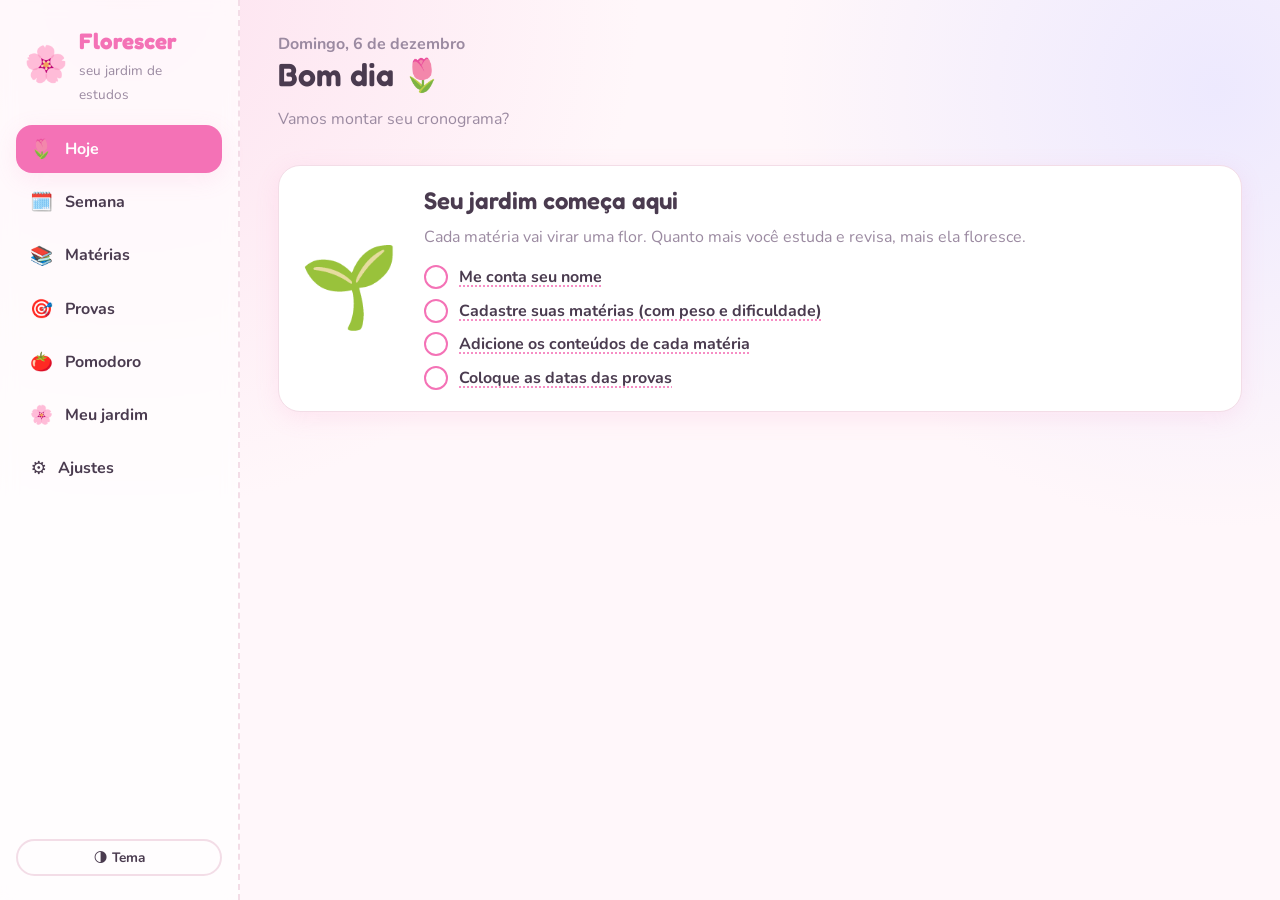
==== florescer/index.html @ 04ba6715 "Florescer: cronograma de estudos com revisão espaçada, intercalação e Pomodoro App separado (HTML/CS" ====
<!doctype html>
<html lang="pt-BR">
<head>
  <meta charset="utf-8">
  <meta name="viewport" content="width=device-width, initial-scale=1">
  <title>Florescer · cronograma de estudos</title>
  <meta name="description" content="Cronograma de estudos com revisão espaçada, intercalação, prioridades, provas e Pomodoro.">
  <link rel="icon" href="data:image/svg+xml,<svg xmlns='http://www.w3.org/2000/svg' viewBox='0 0 100 100'><text y='.9em' font-size='90'>🌸</text></svg>">
  <link rel="preconnect" href="https://fonts.googleapis.com">
  <link rel="preconnect" href="https://fonts.gstatic.com" crossorigin>
  <link href="https://fonts.googleapis.com/css2?family=Fredoka:wght@500;600&family=Nunito:wght@400;600;700;800&display=swap" rel="stylesheet">
  <link rel="stylesheet" href="css/style.css">
</head>
<body>
  <div class="app">
    <aside class="sidebar">
      <div class="brand">
        <span class="brand-flower">🌸</span>
        <div>
          <strong>Florescer</strong>
          <small>seu jardim de estudos</small>
        </div>
      </div>
      <nav id="nav" class="nav" aria-label="Seções"></nav>
      <div class="sidebar-foot">
        <button id="mini-timer" class="mini-timer" data-action="go" data-view="pomodoro" hidden></button>
        <button class="btn ghost small" data-action="theme" title="Trocar tema">🌗 Tema</button>
      </div>
    </aside>
    <main id="view" class="main"></main>
  </div>
  <div id="toasts" class="toasts" aria-live="polite"></div>

  <script src="js/utils.js"></script>
  <script src="js/store.js"></script>
  <script src="js/srs.js"></script>
  <script src="js/planner.js"></script>
  <script src="js/pomodoro.js"></script>
  <script src="js/app.js"></script>
  <script src="js/views/hoje.js"></script>
  <script src="js/views/semana.js"></script>
  <script src="js/views/materias.js"></script>
  <script src="js/views/provas.js"></script>
  <script src="js/views/pomodoro.js"></script>
  <script src="js/views/jardim.js"></script>
  <script src="js/views/ajustes.js"></script>
</body>
</html>
---- florescer/css/style.css ----
/* Florescer · visual */

:root {
  --bg: #fff7fa;
  --bg-2: #fdeef4;
  --card: #ffffff;
  --ink: #4a3b4f;
  --muted: #9b8aa1;
  --line: #f3dde7;
  --pink: #f472b6;
  --pink-soft: #fde2ef;
  --lilac: #c4b5fd;
  --lilac-soft: #ede9fe;
  --mint: #a7f3d0;
  --butter: #fef3c7;
  --danger: #f87171;
  --shadow: 0 6px 24px rgba(244, 114, 182, 0.12);
  --radius: 22px;
  --font: 'Nunito', system-ui, -apple-system, 'Segoe UI', sans-serif;
  --font-head: 'Fredoka', 'Nunito', system-ui, sans-serif;
  color-scheme: light;
}

:root[data-theme='dark'] {
  --bg: #1f1a2e;
  --bg-2: #282139;
  --card: #2d2540;
  --ink: #f1e8f6;
  --muted: #a99bbd;
  --line: #3d3354;
  --pink: #f9a8d4;
  --pink-soft: #45304f;
  --lilac: #a78bfa;
  --lilac-soft: #362c52;
  --butter: #3f3628;
  --shadow: 0 6px 24px rgba(0, 0, 0, 0.3);
  color-scheme: dark;
}

* { box-sizing: border-box; }

html, body { margin: 0; }

body {
  font-family: var(--font);
  color: var(--ink);
  background:
    radial-gradient(circle at 10% 0%, var(--pink-soft) 0, transparent 35%),
    radial-gradient(circle at 95% 10%, var(--lilac-soft) 0, transparent 30%),
    var(--bg);
  background-attachment: fixed;
  min-height: 100vh;
  line-height: 1.5;
}

h1, h2, h3, h4 { font-family: var(--font-head); font-weight: 600; margin: 0 0 0.4em; line-height: 1.2; }
h1 { font-size: 2rem; }
h3 { font-size: 1.15rem; }
h4 { font-size: 1.05rem; }
p { margin: 0 0 0.6em; }
small, .small { font-size: 0.85rem; }
.tiny-txt { font-size: 0.75rem; }
.muted { color: var(--muted); }
.center { text-align: center; justify-content: center; }
.spacer { flex: 1; }

/* ---------- layout ---------- */

.app { display: grid; grid-template-columns: 240px 1fr; min-height: 100vh; }

.sidebar {
  position: sticky; top: 0; height: 100vh;
  display: flex; flex-direction: column; gap: 1.2rem;
  padding: 1.5rem 1rem;
  background: color-mix(in srgb, var(--card) 70%, transparent);
  backdrop-filter: blur(8px);
  border-right: 2px dashed var(--line);
}

.brand { display: flex; align-items: center; gap: 0.7rem; padding: 0 0.5rem; }
.brand strong { font-family: var(--font-head); font-size: 1.4rem; display: block; color: var(--pink); }
.brand small { color: var(--muted); }
.brand-flower { font-size: 2.2rem; animation: sway 4s ease-in-out infinite; display: inline-block; }

@keyframes sway { 0%, 100% { transform: rotate(-6deg); } 50% { transform: rotate(6deg); } }

.nav { display: flex; flex-direction: column; gap: 0.3rem; }
.nav-item {
  display: flex; align-items: center; gap: 0.7rem;
  border: 0; background: transparent; color: var(--ink);
  font: inherit; font-weight: 700; text-align: left;
  padding: 0.65rem 0.9rem; border-radius: 16px; cursor: pointer;
  transition: background 0.15s, transform 0.15s;
}
.nav-item:hover { background: var(--pink-soft); transform: translateX(3px); }
.nav-item.active { background: var(--pink); color: #fff; box-shadow: var(--shadow); }
.nav-icon { font-size: 1.15rem; }

.sidebar-foot { margin-top: auto; display: flex; flex-direction: column; gap: 0.5rem; }
.mini-timer {
  border: 0; border-radius: 16px; padding: 0.7rem; cursor: pointer;
  background: var(--lilac-soft); color: var(--ink);
  font: 700 1.1rem var(--font); animation: pulse 2s ease-in-out infinite;
}
@keyframes pulse { 50% { transform: scale(1.03); } }

.main { padding: 2rem clamp(1rem, 3vw, 2.5rem) 4rem; max-width: 1200px; width: 100%; }

.page-head { margin-bottom: 1.5rem; }
.page-head p { max-width: 640px; }

.split { display: grid; grid-template-columns: minmax(280px, 380px) 1fr; gap: 1.5rem; align-items: start; }
.split > div:first-child { position: sticky; top: 1rem; }
.stack { display: flex; flex-direction: column; gap: 1rem; }

/* ---------- cartões e botões ---------- */

.card {
  background: var(--card); border-radius: var(--radius);
  padding: 1.3rem; box-shadow: var(--shadow);
  border: 1px solid var(--line);
}

.btn {
  display: inline-flex; align-items: center; justify-content: center; gap: 0.4rem;
  border: 0; border-radius: 999px; cursor: pointer;
  font: 700 0.95rem var(--font); padding: 0.65rem 1.2rem;
  transition: transform 0.12s, box-shadow 0.12s, background 0.12s;
  color: var(--ink); background: var(--bg-2);
}
.btn:hover { transform: translateY(-1px); }
.btn:active { transform: translateY(1px) scale(0.98); }
.btn.primary { background: var(--pink); color: #fff; box-shadow: 0 4px 14px color-mix(in srgb, var(--pink) 40%, transparent); }
.btn.soft { background: var(--lilac-soft); }
.btn.ghost { background: transparent; border: 2px solid var(--line); }
.btn.ghost:hover { background: var(--bg-2); }
.btn.danger { background: transparent; color: var(--danger); border: 2px solid var(--danger); }
.btn.small { padding: 0.45rem 0.95rem; font-size: 0.85rem; }
.btn.tiny { padding: 0.25rem 0.6rem; font-size: 0.8rem; border-width: 1px; }
.btn.big { padding: 0.85rem 1.8rem; font-size: 1.05rem; }
.btn.full { width: 100%; }
.link { border: 0; background: none; color: inherit; font: inherit; cursor: pointer; padding: 0; text-align: left; text-decoration: underline dotted var(--pink); text-underline-offset: 4px; }

.row { display: flex; gap: 0.7rem; flex-wrap: wrap; align-items: center; }
.row.two, .row.three, .row.four { display: grid; gap: 0.8rem; align-items: end; }
.row.two { grid-template-columns: 1fr 1fr; }
.row.three { grid-template-columns: repeat(3, 1fr); }
.row.four { grid-template-columns: repeat(4, 1fr); }

/* ---------- formulários ---------- */

.form { display: flex; flex-direction: column; gap: 0.9rem; }
.field { display: flex; flex-direction: column; gap: 0.35rem; font-weight: 700; font-size: 0.9rem; }
.field small { font-weight: 400; }
.field.narrow { max-width: 320px; margin: 0 auto; width: 100%; }

input, select, textarea {
  font: 400 0.95rem var(--font); color: var(--ink);
  background: var(--bg); border: 2px solid var(--line); border-radius: 14px;
  padding: 0.6rem 0.8rem; width: 100%;
  transition: border-color 0.15s, box-shadow 0.15s;
}
input:focus, select:focus, textarea:focus { outline: none; border-color: var(--pink); box-shadow: 0 0 0 4px var(--pink-soft); }
textarea { resize: vertical; }

.picker { display: flex; flex-wrap: wrap; gap: 0.35rem; }
.picker input, .scale input, .days input { position: absolute; opacity: 0; pointer-events: none; }
.picker span {
  display: grid; place-items: center; width: 38px; height: 38px;
  border-radius: 12px; cursor: pointer; font-size: 1.2rem;
  border: 2px solid transparent; background: var(--bg);
}
.picker input:checked + span { border-color: var(--pink); background: var(--pink-soft); transform: scale(1.08); }
.picker.colors span { border-radius: 50%; width: 30px; height: 30px; }
.picker.colors input:checked + span { box-shadow: 0 0 0 3px var(--card), 0 0 0 5px var(--pink); }
.picker input:focus-visible + span, .scale input:focus-visible + span, .days input:focus-visible + span { outline: 2px solid var(--pink); }

.scale { display: flex; gap: 0.35rem; }
.scale-opt { flex: 1; }
.scale-opt span {
  display: flex; flex-direction: column; align-items: center;
  padding: 0.35rem 0; border-radius: 12px; cursor: pointer;
  background: var(--bg); border: 2px solid var(--line); filter: grayscale(0.8); opacity: 0.6;
}
.scale-opt span small { font-weight: 800; font-size: 0.75rem; }
.scale-opt input:checked + span { filter: none; opacity: 1; border-color: var(--pink); background: var(--pink-soft); }

.days { display: flex; gap: 0.35rem; flex-wrap: wrap; }
.days span { display: inline-block; padding: 0.4rem 0.8rem; border-radius: 999px; cursor: pointer; background: var(--bg); border: 2px solid var(--line); }
.days input:checked + span { background: var(--pink); color: #fff; border-color: var(--pink); }

/* ---------- pecinhas ---------- */

.chip {
  display: inline-flex; align-items: center; gap: 0.3rem;
  padding: 0.2rem 0.7rem; border-radius: 999px; font-weight: 700; font-size: 0.85rem;
  background: color-mix(in srgb, var(--c, var(--lilac)) 35%, var(--card));
  border: 1px solid color-mix(in srgb, var(--c, var(--lilac)) 70%, var(--card));
}
.tag { display: inline-block; padding: 0.15rem 0.6rem; border-radius: 999px; font-size: 0.78rem; font-weight: 700; background: var(--bg-2); }
.tag-prova { background: #fecdd3; color: #9f1239; }
.tag-estudo { background: var(--lilac-soft); }
.tag-pratica { background: var(--butter); }
:root[data-theme='dark'] .tag-prova { background: #5b2333; color: #fecdd3; }

.hearts { letter-spacing: -1px; font-size: 0.8rem; }
.hearts .off { opacity: 0.2; filter: grayscale(1); }

.bar { height: 8px; border-radius: 999px; background: var(--bg-2); overflow: hidden; margin: 0.3rem 0; }
.bar span { display: block; height: 100%; border-radius: inherit; background: linear-gradient(90deg, var(--c, var(--pink)), var(--lilac)); transition: width 0.4s; }
.bar.thick { height: 14px; flex: 1; }

.pill { font-size: 0.72rem; font-weight: 800; padding: 0.15rem 0.55rem; border-radius: 999px; white-space: nowrap; }
.pill-pendente { background: var(--bg-2); color: var(--muted); }
.pill-estudado { background: var(--lilac-soft); }
.pill-hoje { background: var(--butter); }
.pill-atrasado { background: #fecdd3; color: #9f1239; }
.pill-dominado { background: #d1fae5; color: #065f46; }

.empty { text-align: center; padding: 2.5rem 1rem; background: var(--card); border-radius: var(--radius); border: 2px dashed var(--line); }
.empty-emoji { font-size: 3rem; animation: sway 4s ease-in-out infinite; display: inline-block; }
.empty p { color: var(--muted); max-width: 420px; margin: 0 auto 1rem; }

.toasts { position: fixed; bottom: 1.2rem; right: 1.2rem; left: auto; max-width: min(380px, calc(100vw - 2rem)); display: flex; flex-direction: column; gap: 0.5rem; z-index: 50; }
.toast {
  background: var(--ink); color: var(--bg); padding: 0.75rem 1.1rem; border-radius: 16px;
  font-weight: 700; box-shadow: var(--shadow); animation: pop 0.25s ease-out; transition: opacity 0.4s, transform 0.4s;
}
.toast.out { opacity: 0; transform: translateY(10px); }
@keyframes pop { from { transform: scale(0.8) translateY(10px); opacity: 0; } }

/* ---------- hoje ---------- */

.hero { display: flex; justify-content: space-between; align-items: flex-start; gap: 1.5rem; flex-wrap: wrap; margin-bottom: 1.5rem; }
.hero-date { margin: 0; font-weight: 700; }

.countdown {
  display: flex; align-items: center; gap: 1rem; cursor: pointer; text-align: left;
  border: 0; font: inherit; color: var(--ink);
  background: color-mix(in srgb, var(--c) 30%, var(--card));
  border-radius: var(--radius); padding: 0.9rem 1.3rem; box-shadow: var(--shadow);
}
.countdown-num { font-family: var(--font-head); font-size: 2.6rem; line-height: 1; color: var(--pink); }
.countdown-txt { display: flex; flex-direction: column; }

.stats-row { display: grid; grid-template-columns: repeat(auto-fit, minmax(160px, 1fr)); gap: 1rem; margin-bottom: 1.2rem; }
.stat { background: var(--card); border-radius: var(--radius); padding: 1rem 1.2rem; box-shadow: var(--shadow); border: 1px solid var(--line); display: flex; flex-direction: column; }
.stat-label { font-size: 0.8rem; font-weight: 700; color: var(--muted); text-transform: uppercase; letter-spacing: 0.04em; }
.stat strong { font-family: var(--font-head); font-size: 1.6rem; font-weight: 600; }

.banner { display: flex; align-items: center; gap: 1rem; flex-wrap: wrap; padding: 0.9rem 1.2rem; border-radius: 18px; margin-bottom: 1rem; }
.banner span { flex: 1; min-width: 220px; }
.banner.info { background: var(--pink-soft); }
.banner.warn { background: var(--butter); }
.banner.soft { background: var(--lilac-soft); }

.welcome { display: flex; gap: 1.5rem; align-items: center; flex-wrap: wrap; }
.welcome-art { font-size: 5rem; animation: sway 4s ease-in-out infinite; }
.steps { list-style: none; padding: 0; margin: 1rem 0 0; display: flex; flex-direction: column; gap: 0.6rem; }
.steps li { display: flex; align-items: center; gap: 0.7rem; font-weight: 700; }
.step-dot { width: 24px; height: 24px; border-radius: 50%; border: 2px solid var(--pink); display: grid; place-items: center; font-size: 0.8rem; color: #fff; flex-shrink: 0; }
.steps li.done .step-dot { background: var(--pink); }
.steps li.done .link { text-decoration: line-through; color: var(--muted); }

.period { margin-bottom: 1.5rem; }
.period-title { margin: 1rem 0 0.8rem; }

.block {
  display: grid; grid-template-columns: 78px 1fr; gap: 1rem;
  background: var(--card); border-radius: var(--radius); padding: 1rem 1.2rem;
  margin-bottom: 0.9rem; box-shadow: var(--shadow);
  border: 1px solid var(--line); border-left: 8px solid var(--c);
  transition: opacity 0.2s, transform 0.2s;
}
.block.active { outline: 3px solid var(--pink); }
.block.done { opacity: 0.6; }
.block.done h4 { text-decoration: line-through; }
.block-time { display: flex; flex-direction: column; align-items: center; padding-top: 0.2rem; }
.block-time strong { font-family: var(--font-head); font-size: 1.2rem; }
.block-time span, .block-time small { color: var(--muted); }
.block-body { display: flex; flex-direction: column; gap: 0.8rem; min-width: 0; }
.study-head { display: flex; flex-wrap: wrap; gap: 0.4rem; align-items: center; margin-bottom: 0.4rem; }
.hint { color: var(--muted); font-size: 0.88rem; }
.block-foot { display: flex; flex-wrap: wrap; gap: 0.5rem; align-items: center; border-top: 1px dashed var(--line); padding-top: 0.7rem; }

.reviews { background: var(--bg); border-radius: 16px; padding: 0.7rem 0.9rem; }
.reviews-head { font-weight: 800; margin-bottom: 0.4rem; }
.reviews ul { list-style: none; padding: 0; margin: 0; display: flex; flex-direction: column; gap: 0.4rem; }
.review-row { display: flex; align-items: center; gap: 0.6rem; flex-wrap: wrap; }
.review-row.is-done .review-title { text-decoration: line-through; color: var(--muted); }
.review-title { flex: 1; min-width: 160px; }
.review-actions { display: flex; gap: 0.3rem; flex-wrap: wrap; }
.dot { width: 10px; height: 10px; border-radius: 50%; background: var(--c); flex-shrink: 0; }
.q { border: 0; border-radius: 999px; padding: 0.3rem 0.7rem; font: 700 0.8rem var(--font); cursor: pointer; color: var(--ink); }
.q-dificil { background: #fecdd3; }
.q-ok { background: var(--lilac-soft); }
.q-facil { background: #d1fae5; }
:root[data-theme='dark'] .q-dificil { background: #5b2333; }
:root[data-theme='dark'] .q-facil { background: #1f4d3d; }
.reviewed { font-size: 0.82rem; color: var(--muted); font-weight: 700; }

/* ---------- matérias ---------- */

.subject { border-top: 8px solid var(--c); display: flex; flex-direction: column; gap: 0.8rem; }
.subject-head { display: flex; align-items: center; gap: 0.8rem; }
.subject-emoji { font-size: 2rem; width: 52px; height: 52px; display: grid; place-items: center; border-radius: 16px; background: color-mix(in srgb, var(--c) 35%, var(--card)); flex-shrink: 0; }
.subject-name { flex: 1; min-width: 0; }
.subject-name h3 { margin: 0; }
.subject-actions { display: flex; gap: 0.3rem; }
.subject-scales { display: flex; flex-wrap: wrap; gap: 0.4rem 1.2rem; font-size: 0.85rem; font-weight: 700; }
.priority { display: flex; flex-direction: column; }

.topics { display: flex; flex-direction: column; gap: 0.8rem; }
.topics-form { display: flex; flex-direction: column; gap: 0.5rem; align-items: flex-start; }
.topic-list { list-style: none; padding: 0; margin: 0; display: flex; flex-direction: column; gap: 0.35rem; }
.topic { display: flex; align-items: center; gap: 0.6rem; padding: 0.45rem 0.6rem; border-radius: 12px; background: var(--bg); }
.topic-title { flex: 1; min-width: 0; overflow-wrap: anywhere; }
.topic-actions { display: flex; gap: 0.3rem; }

/* ---------- provas ---------- */

.exam { display: grid; grid-template-columns: 80px 1fr auto; gap: 1rem; align-items: start; border-left: 8px solid var(--c); }
.exam.urgent { background: color-mix(in srgb, #fecdd3 30%, var(--card)); }
.exam-count { display: flex; flex-direction: column; align-items: center; justify-content: center; background: color-mix(in srgb, var(--c) 35%, var(--card)); border-radius: 18px; padding: 0.6rem; }
.exam-count strong { font-family: var(--font-head); font-size: 2rem; line-height: 1; }
.exam-top { display: flex; gap: 0.4rem; flex-wrap: wrap; margin-bottom: 0.4rem; }
.exam-actions { display: flex; flex-direction: column; gap: 0.3rem; }
.notes { white-space: pre-wrap; color: var(--muted); font-size: 0.9rem; }
.past-list { list-style: none; padding: 0; margin: 0; display: flex; flex-direction: column; gap: 0.5rem; }
.past { display: flex; align-items: center; gap: 0.6rem; flex-wrap: wrap; }
.grade { display: flex; align-items: center; gap: 0.4rem; font-weight: 700; font-size: 0.85rem; }
.grade input { width: 80px; padding: 0.35rem 0.5rem; }

/* ---------- semana ---------- */

.week { display: grid; grid-template-columns: repeat(7, minmax(140px, 1fr)); gap: 0.7rem; overflow-x: auto; padding-bottom: 0.5rem; margin-bottom: 1.5rem; }
.wk-day { background: var(--card); border-radius: 18px; padding: 0.8rem; box-shadow: var(--shadow); border: 1px solid var(--line); min-width: 140px; }
.wk-day.today { outline: 3px solid var(--pink); }
.wk-day.off { opacity: 0.6; }
.wk-day header { display: flex; justify-content: space-between; align-items: baseline; gap: 0.4rem; flex-wrap: wrap; margin-bottom: 0.4rem; }
.wk-day header strong { text-transform: capitalize; }
.wk-day ul { list-style: none; padding: 0; margin: 0; display: flex; flex-direction: column; gap: 0.35rem; }
.wk-item { display: flex; flex-direction: column; padding: 0.4rem 0.55rem; border-radius: 12px; background: color-mix(in srgb, var(--c) 28%, var(--card)); font-size: 0.82rem; font-weight: 700; }
.wk-item small { font-weight: 400; overflow: hidden; text-overflow: ellipsis; white-space: nowrap; }
.wk-item.done { opacity: 0.5; text-decoration: line-through; }
.wk-exam { background: #fecdd3; color: #9f1239; font-size: 0.78rem; font-weight: 800; padding: 0.25rem 0.5rem; border-radius: 10px; margin-bottom: 0.4rem; }

.dist-row { display: flex; align-items: center; gap: 0.8rem; margin: 0.5rem 0; }
.dist-name { width: 190px; font-weight: 700; font-size: 0.9rem; overflow: hidden; text-overflow: ellipsis; white-space: nowrap; }
.dist-val { width: 60px; text-align: right; font-weight: 700; font-size: 0.9rem; }

/* ---------- pomodoro ---------- */

.pomo { max-width: 560px; margin: 0 auto; display: flex; flex-direction: column; gap: 1.2rem; align-items: center; }
.pomo-phases { display: flex; gap: 0.4rem; flex-wrap: wrap; justify-content: center; }
.pomo-phases span { padding: 0.3rem 0.8rem; border-radius: 999px; background: var(--bg); font-weight: 700; font-size: 0.85rem; color: var(--muted); }
.pomo-phases span.on { background: var(--pink); color: #fff; }
.ring { position: relative; width: min(260px, 70vw); aspect-ratio: 1; }
.ring svg { width: 100%; height: 100%; transform: rotate(-90deg); }
.ring-bg { fill: none; stroke: var(--bg-2); stroke-width: 16; }
.ring-fg { fill: none; stroke: var(--pink); stroke-width: 16; stroke-linecap: round; transition: stroke-dashoffset 0.5s linear; }
.phase-curta .ring-fg, .phase-longa .ring-fg { stroke: #6ee7b7; }
.ring-center { position: absolute; inset: 0; display: flex; flex-direction: column; align-items: center; justify-content: center; }
.ring-time { font-family: var(--font-head); font-size: 3.4rem; font-variant-numeric: tabular-nums; }
.tomatoes { font-size: 1.3rem; letter-spacing: 2px; margin: 0; }
.tomatoes .muted { letter-spacing: normal; }

/* ---------- jardim ---------- */

.garden { display: grid; grid-template-columns: repeat(auto-fill, minmax(190px, 1fr)); gap: 1rem; margin-bottom: 1.5rem; }
.flower { background: var(--card); border-radius: var(--radius); padding: 1.2rem; text-align: center; box-shadow: var(--shadow); border: 1px solid var(--line); border-bottom: 8px solid var(--c); }
.flower h4 { margin: 0.4rem 0 0.1rem; }
.flower p { margin: 0.2rem 0; }
.flower-art { font-size: 3.4rem; display: inline-block; animation: sway 5s ease-in-out infinite; }
.stage-murcha .flower-art, .stage-seca .flower-art { animation: none; filter: saturate(0.6); }
.stage-semente .flower-art { animation-duration: 3s; }

.heat { display: grid; grid-template-columns: repeat(14, 1fr); gap: 5px; max-width: 520px; margin: 0.6rem 0; }
.cell { aspect-ratio: 1; border-radius: 6px; background: var(--bg-2); }
.cell.l1 { background: color-mix(in srgb, var(--pink) 25%, var(--bg-2)); }
.cell.l2 { background: color-mix(in srgb, var(--pink) 50%, var(--bg-2)); }
.cell.l3 { background: color-mix(in srgb, var(--pink) 75%, var(--bg-2)); }
.cell.l4 { background: var(--pink); }

/* ---------- telas menores ---------- */

@media (max-width: 960px) {
  .split { grid-template-columns: 1fr; }
  .split > div:first-child { position: static; }
  .row.four { grid-template-columns: 1fr 1fr; }
}

@media (max-width: 760px) {
  .app { grid-template-columns: minmax(0, 1fr); }
  .sidebar {
    position: sticky; top: 0; z-index: 10; height: auto;
    flex-direction: row; align-items: center; gap: 0.5rem; padding: 0.6rem 0.8rem;
    border-right: 0; border-bottom: 2px dashed var(--line);
  }
  .brand small, .brand strong { display: none; }
  .brand-flower { font-size: 1.6rem; }
  .nav { flex-direction: row; overflow-x: auto; flex: 1; min-width: 0; scrollbar-width: none; }
  .nav-item { padding: 0.5rem 0.7rem; flex-shrink: 0; }
  .nav-label { display: none; }
  .nav-item.active .nav-label { display: inline; }
  .sidebar-foot { margin: 0; flex-direction: row; }
  .sidebar-foot .btn { display: none; }
  .main { padding: 1.2rem 1rem 3rem; }
  h1 { font-size: 1.6rem; }
  .block { grid-template-columns: 1fr; }
  .block-time { flex-direction: row; gap: 0.5rem; justify-content: flex-start; }
  .row.two, .row.three { grid-template-columns: 1fr; }
  .exam { grid-template-columns: 64px 1fr; }
  .exam-actions { grid-column: 1 / -1; flex-direction: row; }
  .dist-name { width: 120px; }
}

@media (prefers-reduced-motion: reduce) {
  *, *::before, *::after { animation: none !important; transition: none !important; }
}
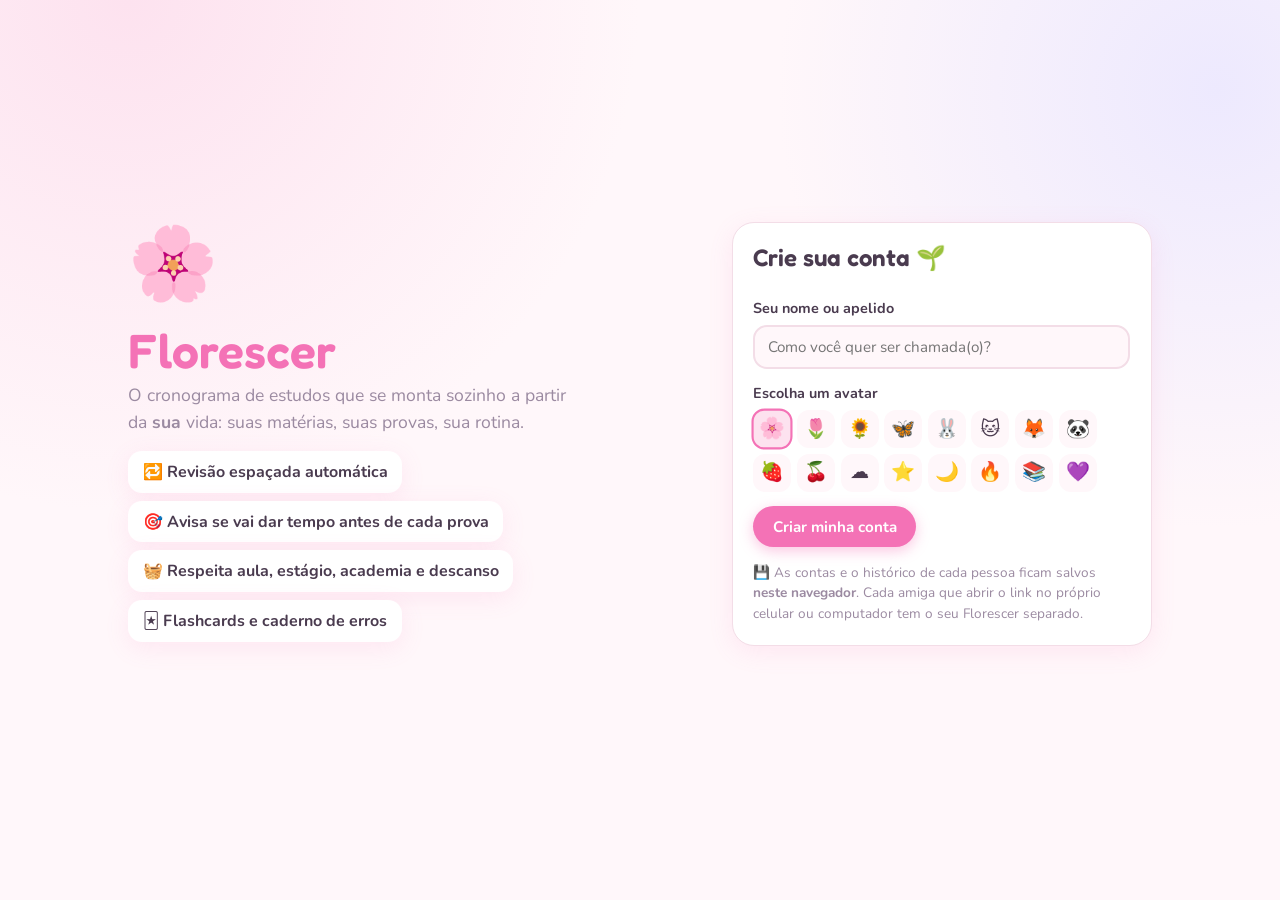
==== commit c6bb23e2: "Florescer v2: contas, questionário, vida pessoal e planejamento mais inteligente - Contas por pessoa" ====
--- a/florescer/index.html
+++ b/florescer/index.html
@@ -23,6 +23,7 @@
       </div>
       <nav id="nav" class="nav" aria-label="Seções"></nav>
       <div class="sidebar-foot">
+        <div id="account" class="account"></div>
         <button id="mini-timer" class="mini-timer" data-action="go" data-view="pomodoro" hidden></button>
         <button class="btn ghost small" data-action="theme" title="Trocar tema">🌗 Tema</button>
       </div>
@@ -31,16 +32,23 @@
   </div>
   <div id="toasts" class="toasts" aria-live="polite"></div>
 
+  <script src="js/config.js"></script>
   <script src="js/utils.js"></script>
   <script src="js/store.js"></script>
   <script src="js/srs.js"></script>
   <script src="js/planner.js"></script>
   <script src="js/pomodoro.js"></script>
+  <script src="js/insights.js"></script>
+  <script src="js/auth.js"></script>
   <script src="js/app.js"></script>
+  <script src="js/views/entrar.js"></script>
+  <script src="js/views/rotina.js"></script>
+  <script src="js/views/boasvindas.js"></script>
   <script src="js/views/hoje.js"></script>
   <script src="js/views/semana.js"></script>
   <script src="js/views/materias.js"></script>
   <script src="js/views/provas.js"></script>
+  <script src="js/views/cartoes.js"></script>
   <script src="js/views/pomodoro.js"></script>
   <script src="js/views/jardim.js"></script>
   <script src="js/views/ajustes.js"></script>
--- a/florescer/css/style.css
+++ b/florescer/css/style.css
@@ -418,3 +418,155 @@
 @media (prefers-reduced-motion: reduce) {
   *, *::before, *::after { animation: none !important; transition: none !important; }
 }
+
+/* =========================================================
+   v2 · contas, questionário, rotina, cartões, histórico
+   ========================================================= */
+
+body.bare .app { grid-template-columns: minmax(0, 1fr); }
+body.bare .sidebar { display: none; }
+body.bare .main { max-width: 1100px; margin: 0 auto; }
+
+.ok-txt { color: #059669; }
+.warn-txt { color: #e11d48; font-weight: 700; }
+:root[data-theme='dark'] .ok-txt { color: #6ee7b7; }
+:root[data-theme='dark'] .warn-txt { color: #fda4af; }
+.error { color: #e11d48; font-weight: 700; margin: 0; }
+.row.nowrap { flex-wrap: nowrap; }
+.split.even { grid-template-columns: 1fr 1fr; }
+.split.even > div:first-child, .split.even > section:first-child, .split.even > form:first-child { position: static; }
+.form.inner { padding: 0.9rem; background: var(--bg); border-radius: 16px; }
+.narrow-select { width: auto; }
+.btn[disabled] { opacity: 0.45; cursor: not-allowed; transform: none; }
+
+/* conta na barra lateral */
+.account { display: flex; flex-direction: column; gap: 0.4rem; padding: 0.7rem; border-radius: 16px; background: var(--bg-2); }
+.account:empty { display: none; }
+.account-who { display: flex; gap: 0.6rem; align-items: center; }
+.account-who strong { display: block; line-height: 1.2; }
+.account-who small { font-size: 0.72rem; line-height: 1.2; display: block; }
+.account-avatar { font-size: 1.7rem; }
+
+/* entrar */
+.auth { display: grid; grid-template-columns: 1fr minmax(300px, 420px); gap: 2.5rem; align-items: center; min-height: calc(100vh - 6rem); }
+.auth-hero h1 { font-size: 3rem; color: var(--pink); margin: 0.2rem 0; }
+.auth-hero p { font-size: 1.1rem; max-width: 460px; }
+.auth-flower { font-size: 4.5rem; animation: sway 4s ease-in-out infinite; display: inline-block; }
+.auth-perks { list-style: none; padding: 0; display: flex; flex-direction: column; gap: 0.5rem; font-weight: 700; }
+.auth-perks li { background: var(--card); border-radius: 14px; padding: 0.55rem 0.9rem; box-shadow: var(--shadow); width: fit-content; }
+.auth-card { display: flex; flex-direction: column; gap: 1rem; }
+.auth-note { margin: 0; }
+.profiles { display: grid; grid-template-columns: repeat(auto-fill, minmax(110px, 1fr)); gap: 0.8rem; }
+.profile { position: relative; }
+.profile-btn { width: 100%; display: flex; flex-direction: column; align-items: center; gap: 0.3rem; padding: 1rem 0.5rem; border-radius: 18px; border: 2px solid var(--line); background: var(--bg); cursor: pointer; font: inherit; color: var(--ink); transition: transform 0.15s, border-color 0.15s; }
+.profile-btn:hover { transform: translateY(-3px); border-color: var(--pink); }
+.profile-btn.add { border-style: dashed; }
+.profile-avatar { font-size: 2.4rem; }
+.profile-del { position: absolute; top: 4px; right: 4px; border: 0; background: transparent; color: var(--muted); cursor: pointer; border-radius: 50%; width: 24px; height: 24px; opacity: 0; }
+.profile:hover .profile-del, .profile-del:focus { opacity: 1; }
+.btn.google { background: #fff; color: #3c4043; border: 2px solid var(--line); }
+.divider { display: flex; align-items: center; gap: 0.7rem; color: var(--muted); font-size: 0.85rem; }
+.divider::before, .divider::after { content: ''; flex: 1; border-top: 1px solid var(--line); }
+
+/* abas */
+.tabs { display: flex; gap: 0.3rem; background: var(--bg); padding: 0.3rem; border-radius: 999px; width: fit-content; max-width: 100%; overflow-x: auto; }
+.tab { border: 0; background: transparent; font: 700 0.9rem var(--font); color: var(--muted); padding: 0.45rem 1rem; border-radius: 999px; cursor: pointer; white-space: nowrap; }
+.tab.on { background: var(--card); color: var(--ink); box-shadow: var(--shadow); }
+.page-tabs { margin-bottom: 1.2rem; background: var(--card); }
+.page-tabs .tab.on { background: var(--pink); color: #fff; }
+
+/* questionário */
+.wizard { display: flex; flex-direction: column; gap: 1.2rem; padding-top: 1rem; }
+.wiz-brand { font-family: var(--font-head); color: var(--pink); font-size: 1.3rem; }
+.wiz-head h1 { margin-top: 0.3rem; }
+.wiz-progress { height: 10px; border-radius: 999px; background: var(--bg-2); overflow: hidden; margin: 0.8rem 0 0.4rem; }
+.wiz-progress span { display: block; height: 100%; background: linear-gradient(90deg, var(--pink), var(--lilac)); transition: width 0.4s; }
+.wiz-nav { display: flex; justify-content: space-between; align-items: center; gap: 1rem; }
+.cards-pick { display: grid; grid-template-columns: repeat(auto-fit, minmax(150px, 1fr)); gap: 0.6rem; }
+.cards-pick input { position: absolute; opacity: 0; pointer-events: none; }
+.cards-pick span { display: flex; flex-direction: column; align-items: center; text-align: center; gap: 0.2rem; padding: 0.9rem 0.6rem; border-radius: 18px; border: 2px solid var(--line); background: var(--bg); cursor: pointer; font-size: 1.6rem; height: 100%; }
+.cards-pick strong { font-size: 0.95rem; }
+.cards-pick small { font-size: 0.75rem; font-weight: 400; color: var(--muted); }
+.cards-pick input:checked + span { border-color: var(--pink); background: var(--pink-soft); }
+.cards-pick input:focus-visible + span { outline: 2px solid var(--pink); }
+.summary { display: flex; flex-direction: column; gap: 0.8rem; }
+.promise { padding-left: 1.2rem; display: flex; flex-direction: column; gap: 0.4rem; }
+
+/* rotina */
+.table-wrap { overflow-x: auto; }
+.avail { border-collapse: separate; border-spacing: 0 4px; width: 100%; min-width: 520px; }
+.avail th { font-size: 0.85rem; text-align: center; padding: 0.3rem; }
+.avail tbody th { text-align: left; }
+.avail td { text-align: center; padding: 0.2rem 0.3rem; }
+.avail td:last-child { text-align: left; white-space: nowrap; }
+.avail .hours { width: 76px; padding: 0.35rem 0.5rem; }
+.check input { position: absolute; opacity: 0; pointer-events: none; }
+.check span { display: inline-block; width: 30px; height: 30px; border-radius: 10px; border: 2px solid var(--line); background: var(--bg); cursor: pointer; }
+.check input:checked + span { background: var(--pink); border-color: var(--pink); }
+.check input:checked + span::after { content: '✓'; color: #fff; font-weight: 800; display: grid; place-items: center; height: 100%; }
+.check input:focus-visible + span { outline: 2px solid var(--pink); }
+.chips { display: flex; flex-wrap: wrap; gap: 0.4rem; }
+.chip-btn { border: 2px dashed var(--line); background: var(--bg); color: var(--ink); border-radius: 999px; padding: 0.3rem 0.8rem; font: 700 0.85rem var(--font); cursor: pointer; }
+.chip-btn:hover { border-color: var(--pink); background: var(--pink-soft); }
+.life-list { list-style: none; padding: 0; margin: 0; display: flex; flex-direction: column; gap: 0.4rem; }
+.life-list li { display: flex; align-items: center; gap: 0.7rem; padding: 0.5rem 0.7rem; border-radius: 14px; background: var(--bg); }
+.life-list li > span:nth-child(2) { flex: 1; min-width: 0; }
+.life-list small { display: block; }
+.life-emoji { display: inline-grid; place-items: center; width: 34px; height: 34px; border-radius: 12px; background: var(--bg-2); font-size: 1.1rem; flex-shrink: 0; }
+.toggle { display: inline-flex; align-items: center; gap: 0.4rem; font-weight: 700; font-size: 0.9rem; cursor: pointer; }
+.toggle input { width: auto; accent-color: var(--pink); }
+.life-card { display: grid; grid-template-columns: 78px 1fr; gap: 1rem; align-items: center; padding: 0.7rem 1.2rem; margin-bottom: 0.9rem; border-radius: var(--radius); border: 2px dashed var(--line); color: var(--muted); }
+.wk-life { margin: 0 0 0.3rem; letter-spacing: 2px; }
+
+/* dicas */
+.insights { display: flex; flex-direction: column; gap: 0.5rem; margin-bottom: 1rem; }
+.insight { display: flex; align-items: center; gap: 0.8rem; padding: 0.75rem 1rem; border-radius: 16px; background: var(--card); border: 1px solid var(--line); box-shadow: var(--shadow); }
+.insight > span:nth-child(2) { flex: 1; }
+.insight-emoji { font-size: 1.4rem; }
+.card .insights { margin: 0; }
+.card .insight { box-shadow: none; background: var(--bg); }
+
+/* provas */
+.checklist { display: flex; flex-direction: column; gap: 0.25rem; max-height: 210px; overflow-y: auto; padding: 0.5rem; border: 2px solid var(--line); border-radius: 14px; background: var(--bg); }
+.checklist label { display: flex; gap: 0.5rem; align-items: center; font-weight: 400; cursor: pointer; }
+.checklist input { width: auto; accent-color: var(--pink); }
+.forecast { font-size: 0.88rem; font-weight: 700; padding: 0.5rem 0.8rem; border-radius: 12px; margin: 0.3rem 0 0.5rem; }
+.forecast.ok { background: #d1fae5; color: #065f46; }
+.forecast.tight { background: var(--butter); }
+.forecast.risk { background: #fecdd3; color: #9f1239; }
+:root[data-theme='dark'] .forecast.ok { background: #1f4d3d; color: #d1fae5; }
+:root[data-theme='dark'] .forecast.risk { background: #5b2333; color: #fecdd3; }
+.grade-line { font-weight: 600; }
+
+/* cartões */
+.flash { max-width: 640px; margin: 0 auto; background: var(--card); border-radius: 26px; padding: 1.6rem; box-shadow: var(--shadow); border: 1px solid var(--line); border-top: 10px solid var(--c); display: flex; flex-direction: column; gap: 1.2rem; }
+.flash-top { display: flex; flex-wrap: wrap; gap: 0.5rem; align-items: center; }
+.flash-q { font-family: var(--font-head); font-size: 1.35rem; white-space: pre-wrap; }
+.flash-a { white-space: pre-wrap; padding: 1rem; border-radius: 16px; background: var(--bg); font-size: 1.05rem; animation: pop 0.25s ease-out; }
+.flash-err { margin: 0; padding: 0.8rem 1rem; border-radius: 14px; background: var(--butter); }
+.q.big { padding: 0.6rem 1.2rem; font-size: 0.95rem; }
+.tips { padding-left: 1.1rem; display: flex; flex-direction: column; gap: 0.5rem; margin: 0; }
+
+/* histórico */
+.hist-list { list-style: none; padding: 0; margin: 0; display: flex; flex-direction: column; gap: 0.7rem; }
+.hist { padding: 0.7rem 0.9rem; border-radius: 14px; background: var(--bg); }
+.hist-head { display: flex; justify-content: space-between; flex-wrap: wrap; gap: 0.3rem 1rem; }
+.hist-ref { display: flex; flex-direction: column; gap: 0.15rem; font-size: 0.85rem; margin-top: 0.3rem; }
+
+@media (max-width: 960px) {
+  .split.even { grid-template-columns: 1fr; }
+  .auth { grid-template-columns: 1fr; gap: 1.5rem; min-height: 0; }
+  .auth-hero h1 { font-size: 2.3rem; }
+}
+@media (max-width: 760px) {
+  .account { display: none; }
+  .life-card { grid-template-columns: 1fr; gap: 0.3rem; }
+  .life-card .block-time { flex-direction: row; gap: 0.5rem; }
+  .cards-pick { grid-template-columns: 1fr 1fr; }
+  .wiz-nav .btn.big { padding: 0.75rem 1.1rem; }
+}
+
+/* rótulos que escondem o input nativo precisam contê-lo */
+.picker label, .scale-opt, .days label, .cards-pick label, .check { position: relative; }
+.check { display: inline-block; }
+.wiz-top { display: flex; justify-content: space-between; align-items: center; gap: 1rem; }
